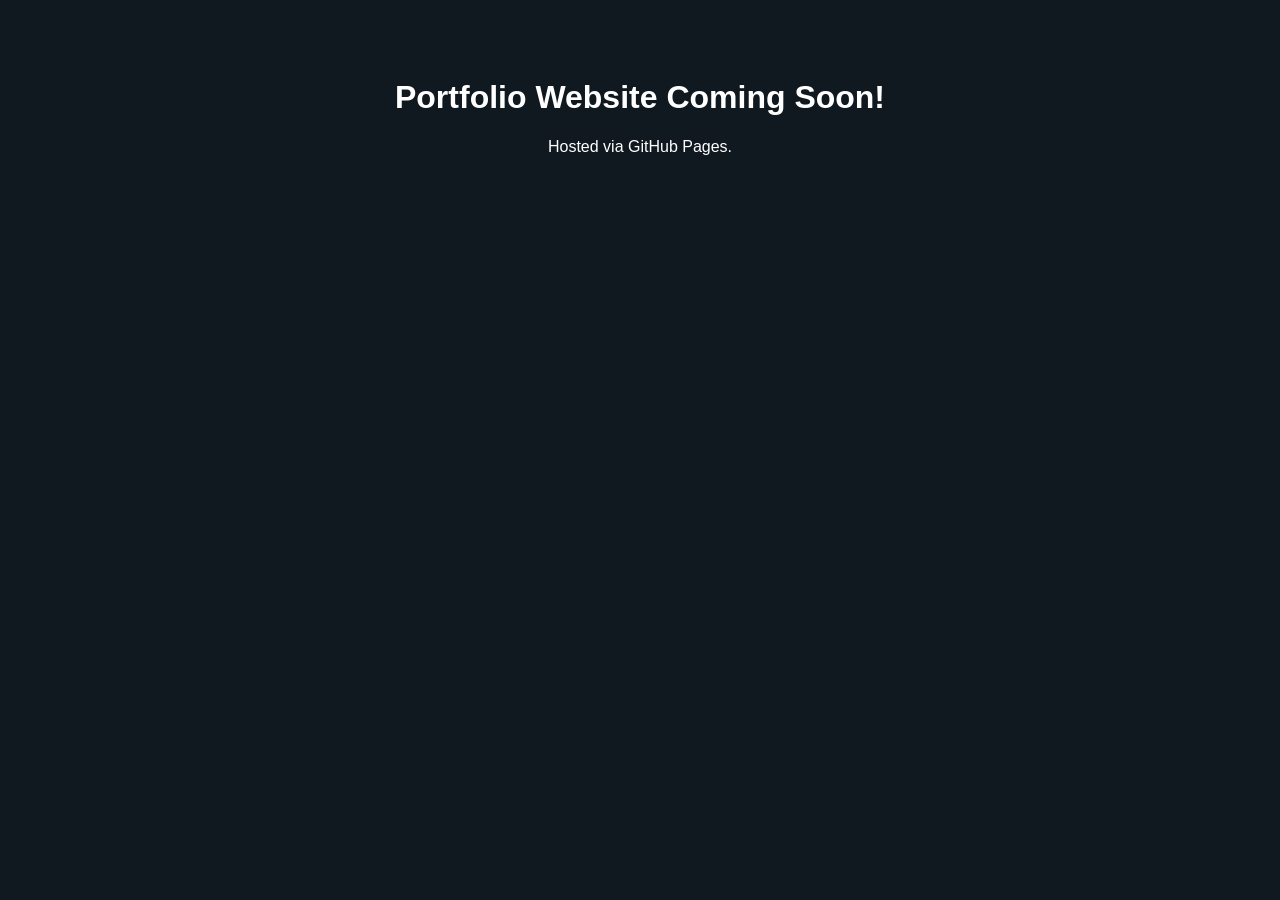
==== index.html @ 6fb4d467 "Add initial portfolio website structure" ====
<!DOCTYPE html>
<html>
<head>
    <title>My Portfolio</title>
</head>
<body style="background-color: #101820; color: white; font-family: sans-serif; text-align: center; padding-top: 50px;">
    <h1>Portfolio Website Coming Soon!</h1>
    <p>Hosted via GitHub Pages.</p>
</body>
</html>
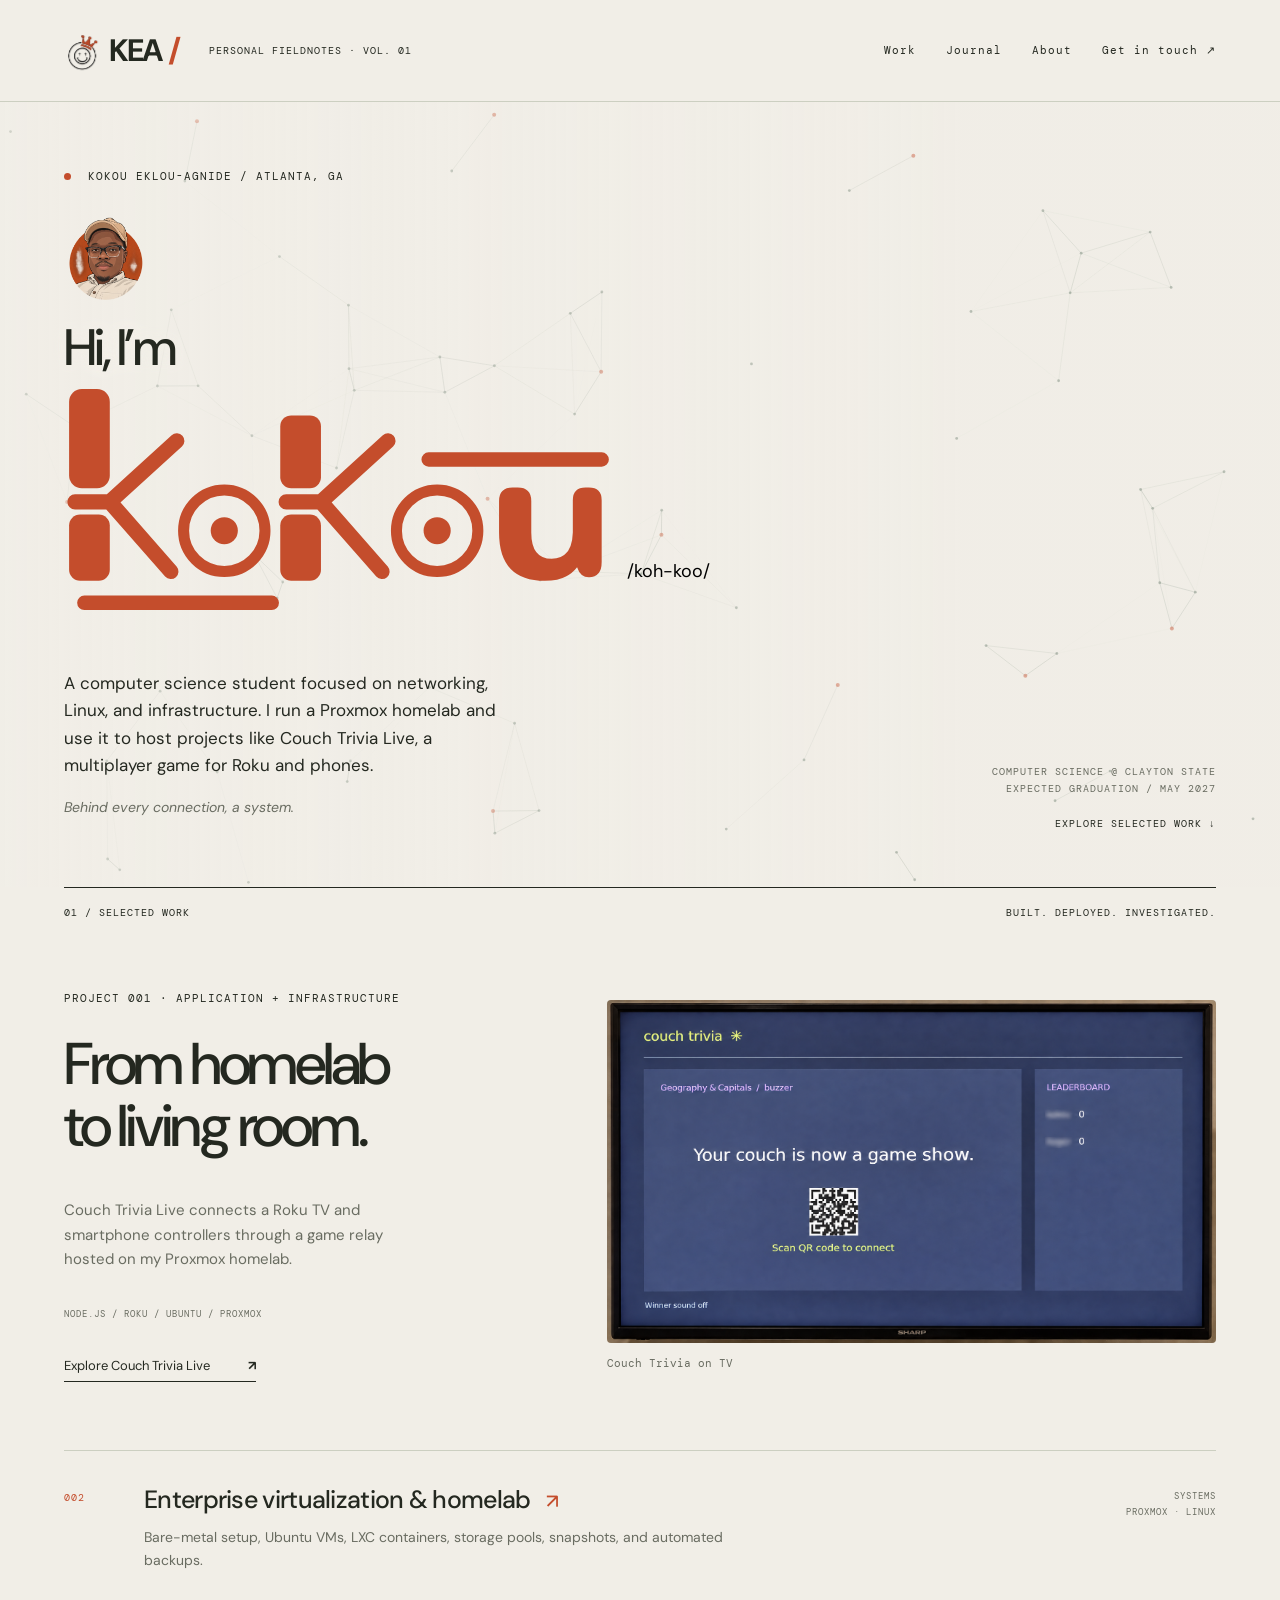
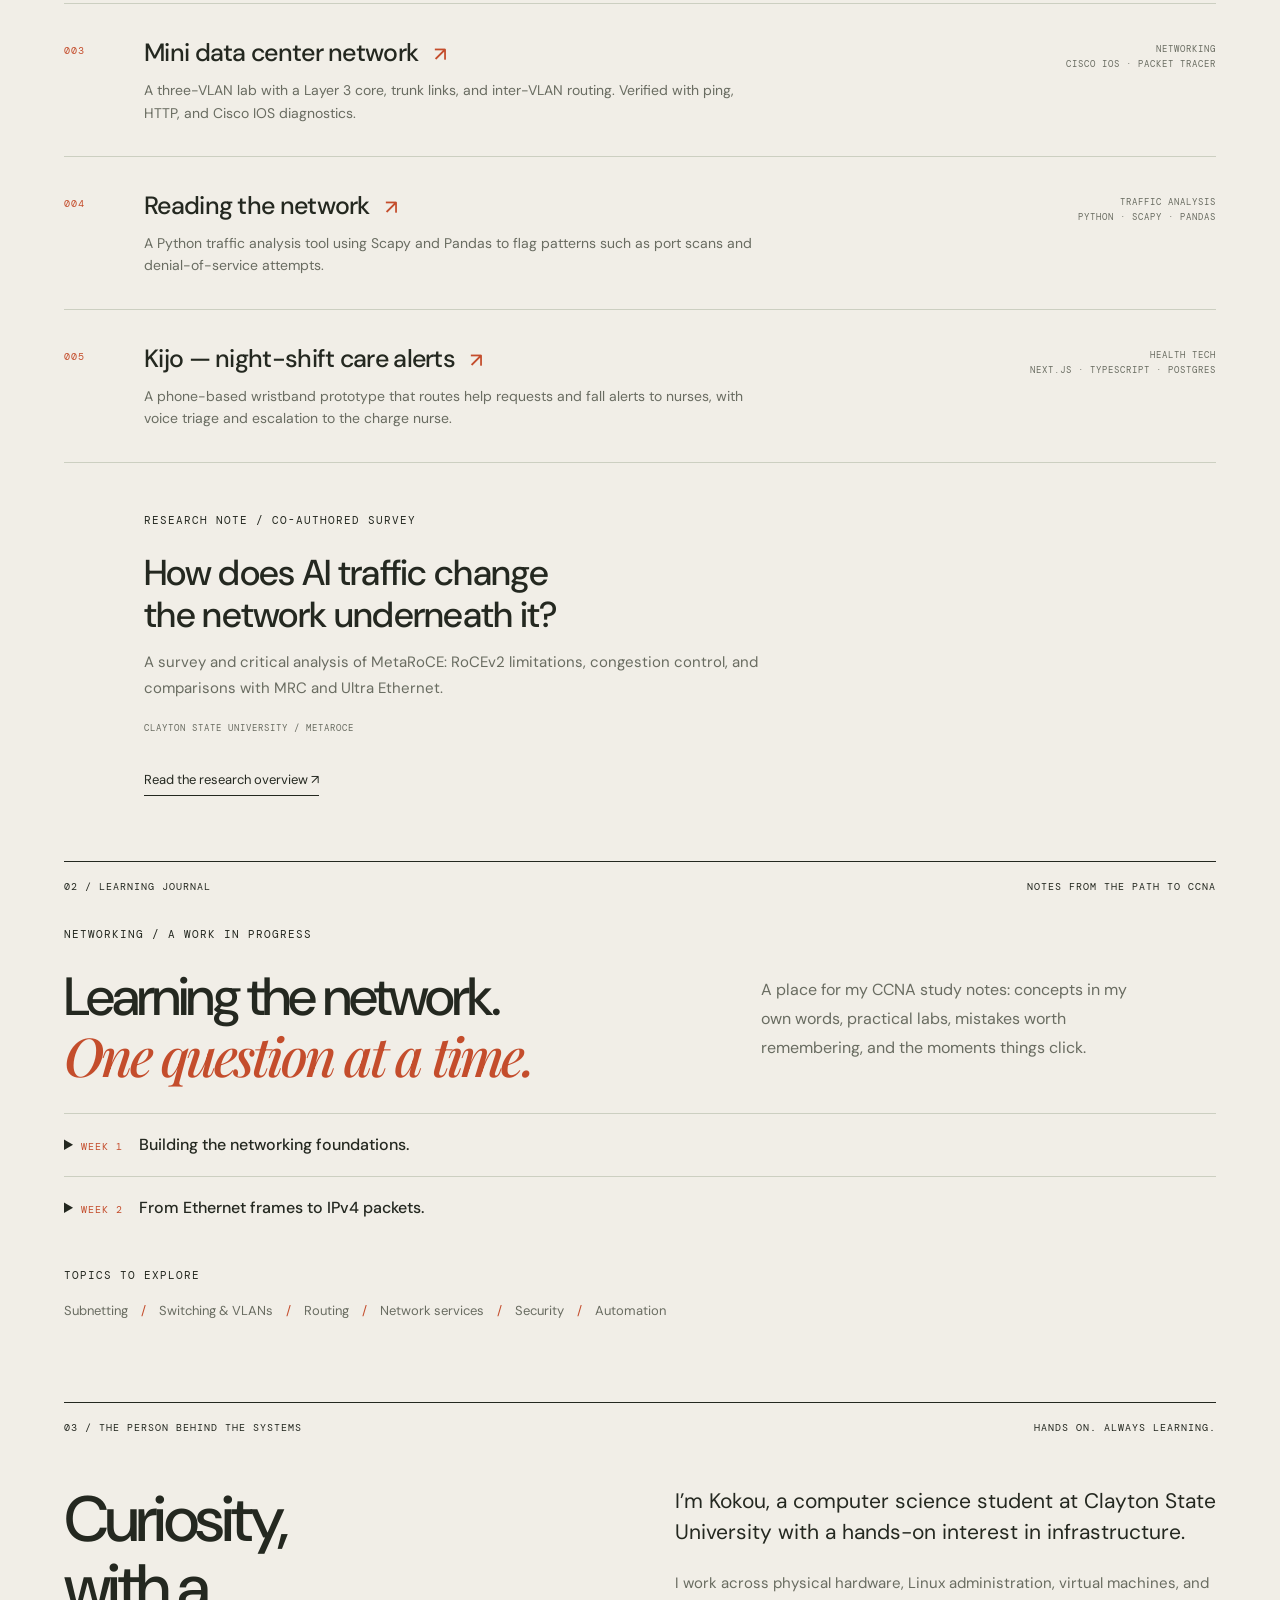
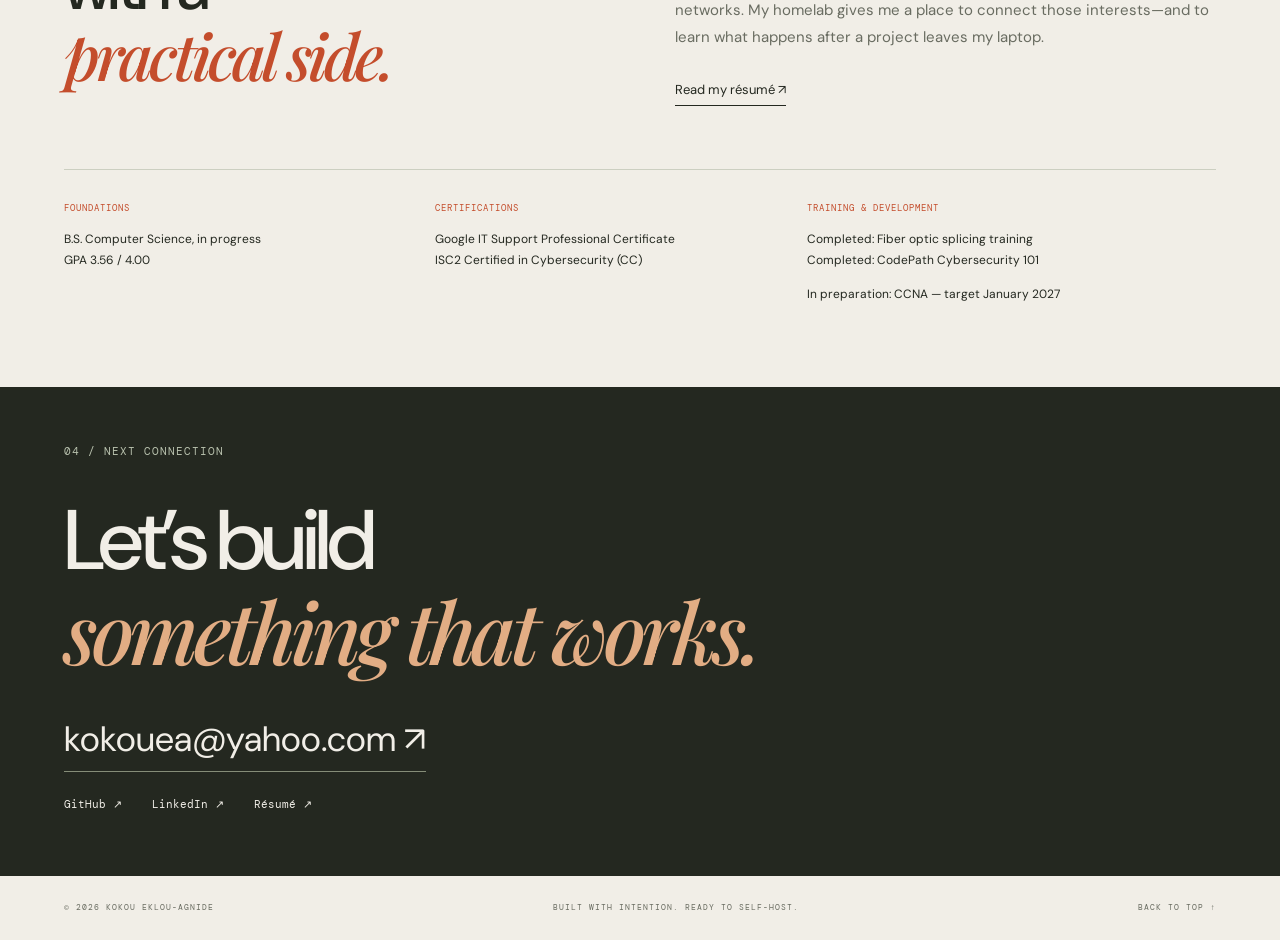
==== commit 4e15ee76: "Replace starter page with current portfolio and assets" ====
--- a/index.html
+++ b/index.html
@@ -1,10 +1,252 @@
-<!DOCTYPE html>
-<html>
-<head>
-    <title>My Portfolio</title>
-</head>
-<body style="background-color: #101820; color: white; font-family: sans-serif; text-align: center; padding-top: 50px;">
-    <h1>Portfolio Website Coming Soon!</h1>
-    <p>Hosted via GitHub Pages.</p>
-</body>
-</html>
+<!doctype html>
+<html lang="en"><head><link rel="icon" type="image/svg+xml" href="assets/favicon.svg"><meta charset="utf-8"><meta name="viewport" content="width=device-width,initial-scale=1"><meta name="description" content="Kokou Eklou-Agnide — computer science student working across networks, Linux, hardware, and self-hosted systems."><title>Kokou Eklou-Agnide — Systems & Networks</title><style>@import url('https://fonts.googleapis.com/css2?family=DM+Sans:wght@400;500;600;700&family=DM+Mono:wght@400;500&family=Playfair+Display:ital,wght@0,800;1,500&display=swap');
+:root{--paper:#f1eee7;--ink:#242820;--muted:#696c61;--line:#cccfc1;--accent:#c44d2c;--mono:'DM Mono',monospace;--sans:'DM Sans',Arial,sans-serif;--serif:'Playfair Display',Georgia,serif}*{box-sizing:border-box}html{scroll-behavior:smooth;scroll-padding-top:30px}body{margin:0;background:var(--paper);color:var(--ink);font-family:var(--sans);-webkit-font-smoothing:antialiased}a{color:inherit;text-decoration:none}a:focus-visible{outline:2px solid var(--accent);outline-offset:6px}a:hover{color:var(--accent)}header,main,footer{max-width:1500px;margin:auto}header{padding:30px 5%;display:flex;align-items:center;border-bottom:1px solid var(--line);gap:30px}.wordmark{font-size:31px;font-weight:700;letter-spacing:-2px}.wordmark span{color:var(--accent)}.header-note,nav,.eyebrow,.hero-meta,.section-heading,.tags,.project-number,.row-category,.credentials>div>span,footer,.art-caption,.art-bottom,.phone span,.phone small,.relay span,.relay small,.television span,.television small,.back{font-family:var(--mono);font-size:10px;letter-spacing:1px;line-height:1.7}nav{margin-left:auto;display:flex;gap:30px;font-size:11px}.hero{padding:65px 5% 55px;position:relative}.eyebrow{font-size:11px}.dot{width:7px;height:7px;display:inline-block;background:var(--accent);border-radius:50%;margin-right:9px}h1{font-weight:500;font-size:clamp(72px,9.9vw,148px);line-height:.96;letter-spacing:-.075em;margin:42px 0 38px}em{font-family:var(--serif);font-weight:500;color:var(--accent);letter-spacing:-.06em}.hero-bottom{display:flex;justify-content:space-between;align-items:flex-end;max-width:840px}.hero-bottom p{font-size:17px;line-height:1.6}.hero-meta{color:var(--muted);font-size:10px}.hero-meta a{display:block;color:var(--ink);margin-top:18px}.margin-note{position:absolute;right:5%;top:160px;writing-mode:vertical-rl;font-family:var(--mono);font-size:10px;letter-spacing:3px;color:var(--muted)}.work,.about{padding:0 5%}.section-heading{border-top:1px solid var(--ink);padding:16px 0 30px;display:flex;justify-content:space-between;font-size:10px}.feature{display:grid;grid-template-columns: .95fr 1.15fr;min-height:480px;border-bottom:1px solid var(--line);padding:18px 0 48px;gap:40px}.feature:hover{color:inherit}.feature:hover .text-link{color:var(--accent)}.feature-copy{padding:20px 0;display:flex;flex-direction:column;align-items:flex-start}h2{font-size:clamp(42px,4.6vw,68px);line-height:1.06;font-weight:500;letter-spacing:-.055em;margin:25px 0}.feature-copy p{max-width:350px;line-height:1.65;font-size:15px;color:var(--muted)}.tags{display:block;color:var(--muted);font-size:9px;margin:20px 0}.text-link{font-size:13px;border-bottom:1px solid var(--ink);padding-bottom:7px;display:inline-block;margin-top:15px}.text-link b{margin-left:35px}.system-art{position:relative;background:#e2e5d9;min-height:450px;overflow:hidden;background-image:radial-gradient(#bec4b3 .7px,transparent .7px);background-size:15px 15px}.art-caption{position:absolute;left:24px;top:20px;font-size:9px}.phone{position:absolute;top:95px;width:72px;height:119px;background:var(--paper);border:1px solid var(--ink);border-radius:12px;text-align:center;padding:13px 3px;box-shadow:4px 4px 0 #c6cdbb}.p1{left:15%}.p2{left:37%;top:75px}.phone span,.phone small{font-size:6px;letter-spacing:.5px}.phone i{display:block;border:1px solid var(--accent);border-radius:50%;background:#eac6ad;width:40px;height:40px;margin:14px auto 3px}.relay{position:absolute;left:14%;top:270px;background:var(--ink);color:var(--paper);padding:15px 20px;width:205px;z-index:2}.relay strong{display:block;font-family:var(--mono);font-size:18px;letter-spacing:-1px;margin:5px 0}.relay span,.relay small{font-size:7px}.television{position:absolute;right:6%;top:160px;width:180px;height:121px;background:var(--paper);border:7px solid var(--ink);outline:1px solid var(--paper);text-align:center;padding:12px 0;transform:rotate(-6deg);z-index:3;box-shadow:5px 7px 0 #c6cdbb}.television:after{content:'';position:absolute;width:45px;height:4px;background:var(--ink);bottom:-19px;left:60px}.television span{font-size:6px}.television strong{display:block;font-size:22px;font-weight:500;letter-spacing:-1px;margin:6px 0}.television div{color:var(--accent);font-size:9px}.television small{font-size:5px}.wire{position:absolute;border:1px solid #76816b;z-index:1}.w1{left:21%;top:213px;width:12%;height:70px;border-top:0;border-right:0}.w2{left:43%;top:193px;height:80px;border-left:0}.w3{left:46%;top:280px;width:35%;height:35px;border-top:0;border-left:0}.art-bottom{position:absolute;bottom:22px;left:24px;right:24px;font-size:7px;display:flex;justify-content:space-between}.project-row{display:grid;grid-template-columns:60px 1fr 190px;gap:20px;padding:32px 0;border-bottom:1px solid var(--line)}.project-number{color:var(--accent);padding-top:6px}h3{font-size:25px;font-weight:500;letter-spacing:-.7px;margin:0 0 10px}.project-row p{font-size:14px;color:var(--muted);line-height:1.6;margin:0;max-width:610px}.row-category{font-size:9px;text-align:right;color:var(--muted);padding-top:6px}.research{padding:45px 0 65px 80px;max-width:780px}.research h3{font-size:36px;line-height:1.15;margin-top:23px}.research p{color:var(--muted);font-size:15px;line-height:1.7}.about-grid{display:grid;grid-template-columns:1fr 1fr;gap:70px;padding:20px 0 50px}.about-grid h2{margin-top:0;font-size:64px}.about-copy p{font-size:15px;line-height:1.8;color:var(--muted)}.about-copy .lead{font-size:21px;line-height:1.5;color:var(--ink);margin-top:0}.credentials{display:grid;grid-template-columns:1fr 1fr 1.2fr;gap:30px;border-top:1px solid var(--line);padding:25px 0 70px}.credentials>div>span{color:var(--accent);font-size:9px}.credentials p{font-size:12px;line-height:1.8}.contact{background:var(--ink);color:var(--paper);padding:55px 5% 65px}.contact .eyebrow{color:#b8c1ad}.contact h2{font-size:clamp(45px,6.6vw,90px);margin:35px 0}.contact em{color:#e2ad84}.contact-email{font-size:clamp(20px,3vw,35px);border-bottom:1px solid #858d78;padding-bottom:9px}.contact-links{display:flex;gap:30px;font-family:var(--mono);font-size:11px;margin-top:35px}footer{padding:25px 5%;font-size:8px;display:flex;justify-content:space-between;gap:20px;color:var(--muted)}.skip{position:absolute;top:-100px}.skip:focus{top:5px;background:var(--paper);padding:12px;z-index:10}.case{padding:55px 5% 70px}.back{display:inline-block;margin-bottom:45px}.case h1{font-size:clamp(65px,8.5vw,115px);max-width:1000px}.case-intro{font-size:22px;line-height:1.5;max-width:760px}.case-specs{display:grid;grid-template-columns:repeat(3,1fr);border-top:1px solid var(--line);border-bottom:1px solid var(--line);gap:30px;padding:25px 0;margin:40px 0}.case-specs span{font-family:var(--mono);font-size:10px;color:var(--accent)}.case-specs p{font-size:14px;line-height:1.6}.case-section{display:grid;grid-template-columns:1fr 1.8fr;gap:60px;padding:38px 0;border-bottom:1px solid var(--line)}.case-section h2{font-size:32px;margin:0}.case-section p,.case-section li{font-size:16px;line-height:1.8;color:var(--muted)}.case-section p:first-child{margin-top:0}.case-section li{margin:10px 0}.architecture{display:flex;align-items:center;justify-content:space-around;gap:15px;background:#e2e5d9;padding:40px 25px;margin:40px 0;font-family:var(--mono);text-align:center;font-size:12px}.architecture small{display:block;font-size:9px;margin-top:10px;color:var(--muted)}.architecture b{color:var(--accent);font-size:25px}.status{padding:25px;background:#e6e4d9;border-left:3px solid var(--accent);font-size:14px;line-height:1.7;margin-top:35px}
+@media(min-width:1300px){.television{width:210px;height:140px;right:8%;top:155px}.television strong{font-size:27px}.television:after{left:77px}.relay{left:16%;top:280px}}@media(max-width:800px){.header-note{display:none}header{padding:22px 6%}nav{gap:20px;font-size:10px}.hero{padding:45px 6%}h1{font-size:clamp(67px,12vw,100px);margin-top:35px}.margin-note{display:none}.hero-bottom{gap:25px}.hero-bottom p{font-size:14px}.hero-meta{font-size:8px}.work,.about{padding:0 6%}.feature{grid-template-columns:1fr;gap:20px}.feature-copy h2{font-size:52px}.feature-copy p{max-width:500px}.system-art{min-height:420px}.project-row{grid-template-columns:35px 1fr}.row-category{grid-column:2;text-align:left}.section-heading span:last-child{display:none}.research{padding:40px 0 55px 55px}.research h3{font-size:30px}.about-grid{grid-template-columns:1fr;gap:20px}.about-grid h2{font-size:58px}.credentials{grid-template-columns:1fr;gap:12px}.contact{padding:45px 6%}footer{flex-wrap:wrap;padding:25px 6%}footer>span:nth-child(2){display:none}.case-section{grid-template-columns:1fr;gap:22px}.case-specs{grid-template-columns:1fr;gap:6px}.architecture{flex-direction:column}.architecture b{transform:rotate(90deg)}.case-intro{font-size:19px}}@media(max-width:420px){.hero-bottom{display:block}.hero-meta{margin-top:25px}.system-art{min-height:390px}.television{right:4%;width:145px;top:160px}.television strong{font-size:20px}.relay{left:7%;width:180px;top:265px}.p1{left:10%}.p2{left:36%}.art-bottom{font-size:6px;gap:20px}.research{padding-left:0}nav{gap:13px}}@media(prefers-reduced-motion:reduce){html{scroll-behavior:auto}}
+
+/* Project links */
+.research{display:block}.project-arrow{display:inline-block;color:var(--accent);font-size:20px;margin-left:10px}.project-row:hover h3,.research:hover h3{color:var(--accent)}.project-row:hover p,.research:hover p{color:var(--muted)}.project-row:focus-visible,.research:focus-visible{outline-offset:4px}
+
+.project-detail{display:none;border-top:1px solid var(--ink)}.project-detail:target{display:block}.project-title{font-size:clamp(50px,8.5vw,115px);line-height:1.02;letter-spacing:-.065em;margin:30px 0}.project-detail:target~.about{margin-top:30px}
+
+/* A single, gentle entrance; text stays readable without scripting. */
+.animated-headline .headline-line{display:block;animation:headline-enter .85s cubic-bezier(.2,.65,.3,1) both}
+.animated-headline .headline-line:nth-child(2){animation-delay:.16s}
+.animated-headline .headline-line:nth-child(3){animation-delay:.34s}
+@keyframes headline-enter{from{opacity:0;transform:translateY(18px)}to{opacity:1;transform:translateY(0)}}
+@media(prefers-reduced-motion:reduce){.animated-headline .headline-line{animation:none}}
+
+.journal{padding:0 5% 65px}.journal-intro{display:grid;grid-template-columns:1.4fr 1fr;gap:60px;align-items:center}.journal-intro h2{font-size:clamp(38px,4.2vw,60px)}.journal-intro>p{color:var(--muted);font-size:16px;line-height:1.8;max-width:390px}.journal-empty{border-top:1px solid var(--line);border-bottom:1px solid var(--line);display:grid;grid-template-columns:160px 1fr;gap:25px;padding:35px 0;margin-top:25px}.journal-index,.journal-label{font-family:var(--mono);font-size:10px;letter-spacing:1px;color:var(--accent)}.journal-empty h3{font-size:26px}.journal-empty p{font-size:15px;line-height:1.8;color:var(--muted);max-width:600px}.journal-label{display:inline-block;padding:7px 10px;background:#e5e4d8;color:var(--muted);font-size:9px}.journal-topics{padding-top:25px}.journal-topics p{font-size:13px;line-height:2;color:var(--muted)}.journal-topics p span{padding:0 10px;color:var(--accent)}
+@media(max-width:800px){.journal{padding:0 6% 50px}.journal-intro{grid-template-columns:1fr;gap:0}.journal-empty{grid-template-columns:1fr;gap:18px}header{flex-wrap:wrap}nav{gap:15px;flex-wrap:wrap}.journal-topics p span{padding:0 5px}}
+
+/* Custom editorial illustration: the original typography and palette stay intact. */
+.hero-visual{position:absolute;right:3%;top:145px;width:28%;margin:0}.hero-visual img{display:block;width:100%;height:auto;mix-blend-mode:multiply}.hero-visual figcaption{font-family:var(--mono);font-size:8px;letter-spacing:1px;line-height:1.9;color:var(--muted);text-align:center;margin-top:4px}.hero-visual figcaption span{font-size:7px;color:#73766b}
+@media(max-width:1199px){.hero-visual{position:static;width:100%;max-width:370px;margin:35px auto 0}}
+
+.hero-visual{right:4%;top:150px;width:30%}.hero-visual figcaption{font-size:7px;letter-spacing:2px}
+@media(min-width:1000px) and (max-width:1199px){.hero-visual{position:absolute;right:3%;top:150px;width:27%;margin:0}}
+@media(max-width:999px){.hero-visual{position:static;width:70%;max-width:310px;margin:25px auto 0}}
+
+.hero-visual img{mix-blend-mode:normal}.hero-visual{top:135px}.hero-visual figcaption{margin-top:12px}
+@media(max-width:999px){.hero-visual{position:static;margin:25px auto 0}}
+
+/* Blend the cloud network into the opening headline composition. */
+.hero{isolation:isolate}.hero>.eyebrow,.hero .animated-headline,.hero-bottom{position:relative;z-index:2}
+.hero-visual{position:absolute;z-index:1;pointer-events:none;right:2%;top:96px;width:43%;max-width:560px;margin:0;opacity:.24;transform:rotate(-9deg)}
+.hero-visual img{mix-blend-mode:multiply;filter:saturate(.55);mask-image:linear-gradient(90deg,transparent 0%,#000 32%,#000 88%,transparent 100%);-webkit-mask-image:linear-gradient(90deg,transparent 0%,#000 32%,#000 88%,transparent 100%)}
+.hero-visual figcaption{display:none}
+.animated-headline .headline-line{width:fit-content;text-shadow:0 0 18px var(--paper),0 0 8px var(--paper)}
+@media(max-width:1199px){.hero-visual{position:absolute;right:0;top:100px;width:44%;max-width:460px;margin:0}}
+@media(max-width:650px){.hero-visual{position:absolute;right:-2%;top:108px;width:62%;max-width:310px;margin:0;opacity:.16}.hero-visual img{mask-image:linear-gradient(90deg,transparent,#000 45%);-webkit-mask-image:linear-gradient(90deg,transparent,#000 45%)}}
+
+/* Original full-width network mesh inspired by the supplied geometric reference. */
+.hero{position:relative;isolation:isolate;overflow:hidden}
+.hero::before{content:"";position:absolute;inset:0;z-index:-1;pointer-events:none;background-image:url("[data-uri]");background-size:cover;background-position:center;opacity:.22;mask-image:linear-gradient(180deg,transparent 0%,#000 18%,#000 78%,transparent 100%);-webkit-mask-image:linear-gradient(180deg,transparent 0%,#000 18%,#000 78%,transparent 100%)}
+.hero::after{content:"";position:absolute;inset:0;z-index:-1;pointer-events:none;background:linear-gradient(90deg,rgba(241,238,231,.45),rgba(241,238,231,.1) 75%)}
+.hero .animated-headline{text-shadow:0 0 20px var(--paper),0 0 9px var(--paper)}
+@media(max-width:650px){.hero::before{opacity:.18;background-size:auto 100%}}
+
+.journal-entry{border-top:1px solid var(--line);border-bottom:1px solid var(--line);padding:30px 0;margin-top:25px}.week-entry-heading{display:flex;justify-content:space-between;gap:15px;align-items:center;flex-wrap:wrap}.journal-entry>h3{font-size:clamp(29px,3.5vw,43px);margin:25px 0 15px;letter-spacing:-1px}.week-summary{font-size:17px;line-height:1.8;color:var(--muted);max-width:760px}.week-topic-grid{display:grid;grid-template-columns:repeat(2,1fr);gap:15px 45px;margin-top:25px}.week-topic-grid h4{font-size:15px;font-weight:600;margin:10px 0}.week-topic-grid p{font-size:14px;line-height:1.8;color:var(--muted);max-width:460px}.week-actions{display:flex;gap:30px;flex-wrap:wrap;margin:15px 0 30px}.week-previews{border-top:1px solid var(--line);padding-top:20px}.week-previews summary{cursor:pointer;font-size:15px}.week-previews summary span{font-family:var(--mono);font-size:9px;color:var(--muted);margin-left:18px}.week-previews summary:focus-visible{outline:2px solid var(--accent);outline-offset:5px}.week-gallery{display:grid;grid-template-columns:repeat(3,1fr);gap:25px;margin-top:25px}.week-gallery figure{margin:0}.week-gallery img{display:block;width:100%;height:auto;aspect-ratio:900/1165;object-fit:contain;background:#e7e5da;border:1px solid var(--line)}.week-gallery figcaption{font-size:12px;line-height:1.7;margin-top:10px}.week-gallery figcaption span{font-family:var(--mono);font-size:9px;color:var(--accent);display:block}
+@media(max-width:650px){.week-topic-grid{grid-template-columns:1fr;gap:0}.week-gallery{grid-template-columns:repeat(2,1fr);gap:18px}.week-previews summary span{display:block;margin:8px 0 0}.week-actions{gap:18px}}
+.wordmark{display:inline-flex;align-items:center;white-space:nowrap}.wordmark-logo{width:38px;height:38px;object-fit:contain;mix-blend-mode:multiply;margin-right:7px;transform:scale(1.2)}.wordmark > span{margin-left:7px}
+.wordmark-logo{width:38px;height:38px;flex:none;margin:0 2px}.wordmark > .code-mark{color:inherit;font:16px monospace;margin:0}.wordmark > .code-mark-end{margin-right:8px}
+
+.wordmark-logo{width:38px;height:38px;flex:none;margin:0 7px 0 0;transform:scale(1.2);animation:logo-entrance .55s ease-out both}
+@keyframes logo-entrance{from{opacity:0;transform:translateX(-7px) scale(1.2)}to{opacity:1;transform:translateX(0) scale(1.2)}}
+@media(prefers-reduced-motion:reduce){.wordmark-logo{animation:none}}
+.trivia-photo{margin:0;align-self:center}.trivia-photo img{display:block;width:100%;height:auto;border-radius:4px}.trivia-photo figcaption{font:11px/1.5 var(--mono);color:var(--muted);margin-top:12px}
+
+.journal-week{border-top:1px solid var(--line)}
+.journal-week>summary{cursor:pointer;padding:18px 0;line-height:1.6}
+.journal-week>summary strong{margin-left:12px;font-weight:500}
+.journal-week>summary:focus-visible{outline:2px solid var(--accent);outline-offset:4px}
+.journal-week-content{padding:0 0 28px}
+.hero-intro{max-width:450px}.hero-intro .hero-tagline{font-size:14px;color:var(--muted);font-style:italic}.hero .animated-headline{font-size:clamp(48px,9.9vw,148px)}
+
+.hero .animated-headline .hero-greeting {
+  font-size: clamp(30px, 4vw, 60px);
+  letter-spacing: -.045em;
+  line-height: 1.12;
+  margin-bottom: .15em;
+}
+.hero .animated-headline .hero-name {
+  font-family: var(--serif);
+  font-weight: 800;
+  font-style: normal;
+  color: var(--accent);
+  letter-spacing: -.065em;
+  line-height: 1.04;
+}
+
+.hero .name-lettering {
+  display: block;
+  width: clamp(245px, 43vw, 580px);
+  max-width: 100%;
+  height: auto;
+  fill: currentColor;
+  overflow: visible;
+  letter-spacing: -.04em;
+}
+.hero .animated-headline .hero-name{display:flex;align-items:flex-end;flex-wrap:nowrap;gap:clamp(8px,1vw,14px);max-width:100%}.hero .hero-name .name-lettering{min-width:0}.hero .hero-pronunciation{flex:none;margin-bottom:5.5%;font:400 18px/1 var(--sans);letter-spacing:normal;color:#000;text-shadow:none}
+
+@media (min-width:801px) {
+  .hero-bottom { max-width:none; width:100%; align-items:flex-end; }
+  .hero-meta { flex:none; margin-left:auto; text-align:right; }
+}
+
+.hero-particles { position:absolute; inset:0; width:100%; height:100%; z-index:-1; pointer-events:none; }
+.hero.particles-active::before { opacity:0; }
+.hero-avatar{display:block;width:85px;height:85px;object-fit:contain;margin:30px 0 18px}.hero-avatar + .animated-headline{margin-top:0}
+</style></head>
+<body><a class="skip" href="#main">Skip to content</a><header><a class="wordmark" href="index.html"><svg class="wordmark-logo" viewBox="0 0 1203 1280" width="38" height="38" aria-hidden="true">
+  <defs>
+    <image id="wordmark-art" href="[data-uri]" width="1203" height="1280"/>
+    <clipPath id="wordmark-crown"><path d="M530 180H1025V437L862 564 835 626 538 510 526 500 550 448 561 421 570 390 533 380Z"/></clipPath>
+    <filter id="wordmark-rust" color-interpolation-filters="sRGB">
+      <feColorMatrix type="matrix" values="0 0 0 0 .76862745 0 0 0 0 .30196078 0 0 0 0 .17254902 -.333333 -.333333 -.333334 0 1"/>
+    </filter>
+  </defs>
+  <use href="#wordmark-art"/>
+  <use href="#wordmark-art" clip-path="url(#wordmark-crown)" filter="url(#wordmark-rust)"/>
+</svg>KEA<span aria-hidden="true">/</span></a><span class="header-note">PERSONAL FIELDNOTES · VOL. 01</span><nav aria-label="Main"><a href="#work">Work</a><a href="#journal">Journal</a><a href="#about">About</a><a href="mailto:kokouea@yahoo.com">Get in touch ↗</a></nav></header>
+<main id="main"><section class="hero"><canvas class="hero-particles" aria-hidden="true"></canvas><div class="eyebrow"><span class="dot"></span> KOKOU EKLOU-AGNIDE / ATLANTA, GA</div><img class="hero-avatar" src="assets/kokou-avatar.png" alt="Illustrated portrait of Kokou wearing glasses and a cap" width="85" height="85"><h1 class="animated-headline"><span class="headline-line hero-greeting">Hi, I&rsquo;m</span> <span class="headline-line hero-name">
+<svg class="name-lettering" viewBox="169 1004 649 273" role="img" aria-label="Kokou">
+  <g fill="currentColor">
+    <rect x="175" y="1010" width="48" height="117" rx="15"/>
+    <rect x="424" y="1041" width="48" height="86" rx="13"/>
+    <g id="hero-k-base">
+      <rect x="175" y="1158" width="48" height="78" rx="13"/>
+      <path d="M182 1143h41m0 0 79-72m-79 72 72 82" fill="none" stroke="currentColor" stroke-width="18" stroke-linecap="round" stroke-linejoin="round"/>
+    </g>
+    <use href="#hero-k-base" x="249"/>
+    <g id="hero-dotted-o">
+      <circle cx="358" cy="1177" r="48" fill="none" stroke="currentColor" stroke-width="13"/>
+      <circle cx="358" cy="1177" r="16"/>
+    </g>
+    <use href="#hero-dotted-o" x="251"/>
+    <path d="M682 1142q0-16 16-16h6q16 0 16 16v37q0 31 24 31t25-31v-38q0-15 15-15h4q15 0 15 15v73q0 18-15 18-10 0-14-12-12 16-38 16-54 0-54-57Z"/>
+    <path d="M193 1262h221m185-169h204" fill="none" stroke="currentColor" stroke-width="17" stroke-linecap="round"/>
+  </g>
+</svg><span class="hero-pronunciation">/koh-koo/</span></span></h1><div class="hero-bottom"><div class="hero-intro"><p>A computer science student focused on networking, Linux, and infrastructure. I run a Proxmox homelab and use it to host projects like Couch Trivia Live, a multiplayer game for Roku and phones.</p><p class="hero-tagline">Behind every connection, a system.</p></div><div class="hero-meta">COMPUTER SCIENCE @ CLAYTON STATE<br>EXPECTED GRADUATION / MAY 2027<br><a href="#work">EXPLORE SELECTED WORK ↓</a></div></div></section>
+<section class="work" id="work"><div class="section-heading"><span>01 / SELECTED WORK</span><span>BUILT. DEPLOYED. INVESTIGATED.</span></div><a class="feature" href="#project-couch-trivia"><div class="feature-copy"><div class="eyebrow">PROJECT 001 · APPLICATION + INFRASTRUCTURE</div><h2>From homelab<br>to living room.</h2><p>Couch Trivia Live connects a Roku TV and smartphone controllers through a game relay hosted on my Proxmox homelab.</p><span class="tags">NODE.JS / ROKU / UBUNTU / PROXMOX</span><span class="text-link">Explore Couch Trivia Live <b>↗</b></span></div><figure class="trivia-photo"><img src="assets/couch-trivia-tv-qr.png" width="1672" height="941" alt="Couch Trivia running on a television, with the game lobby, a mock QR code, and the leaderboard visible" loading="lazy"><figcaption>Couch Trivia on TV</figcaption></figure></a>
+<a class="project-row" href="#project-homelab"><span class="project-number">002</span><div><h3>Enterprise virtualization & homelab <span class="project-arrow" aria-hidden="true">↗</span></h3><p>Bare-metal setup, Ubuntu VMs, LXC containers, storage pools, snapshots, and automated backups.</p></div><span class="row-category">SYSTEMS<br>PROXMOX · LINUX</span></a>
+<a class="project-row" href="#project-network-lab"><span class="project-number">003</span><div><h3>Mini data center network <span class="project-arrow" aria-hidden="true">↗</span></h3><p>A three-VLAN lab with a Layer 3 core, trunk links, and inter-VLAN routing. Verified with ping, HTTP, and Cisco IOS diagnostics.</p></div><span class="row-category">NETWORKING<br>CISCO IOS · PACKET TRACER</span></a>
+<a class="project-row" href="#project-network-analysis"><span class="project-number">004</span><div><h3>Reading the network <span class="project-arrow" aria-hidden="true">↗</span></h3><p>A Python traffic analysis tool using Scapy and Pandas to flag patterns such as port scans and denial-of-service attempts.</p></div><span class="row-category">TRAFFIC ANALYSIS<br>PYTHON · SCAPY · PANDAS</span></a>
+<a class="project-row" href="#project-kijo"><span class="project-number">005</span><div><h3>Kijo — night-shift care alerts <span class="project-arrow" aria-hidden="true">↗</span></h3><p>A phone-based wristband prototype that routes help requests and fall alerts to nurses, with voice triage and escalation to the charge nurse.</p></div><span class="row-category">HEALTH TECH<br>NEXT.JS · TYPESCRIPT · POSTGRES</span></a>
+<a class="research" href="#project-metaroce"><span class="eyebrow">RESEARCH NOTE / CO-AUTHORED SURVEY</span><h3>How does AI traffic change<br>the network underneath it?</h3><p>A survey and critical analysis of MetaRoCE: RoCEv2 limitations, congestion control, and comparisons with MRC and Ultra Ethernet.</p><span class="tags">CLAYTON STATE UNIVERSITY / METAROCE</span><span class="text-link">Read the research overview ↗</span></a></section>
+<section class="case project-detail" id="project-couch-trivia" aria-label="Project details"><a class="back" href="#work">← SELECTED WORK</a><div class="eyebrow">001 / COUCH TRIVIA LIVE</div><h2 class="project-title">A shared screen.<br>A room of players.<br><em>My own infrastructure.</em></h2><p class="case-intro">A multiplayer trivia experience for Roku TV and smartphone controllers, deployed on an Ubuntu virtual machine in my Proxmox homelab.</p><div class="case-specs"><div><span>FOCUS</span><p>Product direction, self-hosting,<br>deployment, and troubleshooting</p></div><div><span>APPLICATION</span><p>Node.js · Express · WebSockets<br>BrightScript · Roku SceneGraph</p></div><div><span>INFRASTRUCTURE</span><p>Proxmox VE · Ubuntu Server<br>Tailscale Funnel · SSH</p></div></div><div class="architecture" role="img" aria-label="Phones use WebSockets to communicate with the Node.js relay on Ubuntu and Proxmox. Roku communicates with the relay through background HTTP polling."><div>PHONE CONTROLLERS<small>Zero-install web interface</small></div><b>↔</b><div>NODE.JS RELAY<small>Ubuntu VM / Proxmox</small></div><b>↔</b><div>ROKU TV<small>BrightScript / SceneGraph</small></div></div><section class="case-section"><h2>01 / The idea</h2><div><p>Bring people into a trivia game without asking everyone to install an app. The TV provides the shared display; phones provide buzzer and typed-answer inputs.</p><p>The relay coordinates players, rounds, answers, and scores. The project includes a browser TV preview so gameplay can be checked separately from the Roku application.</p></div></section><section class="case-section"><h2>02 / Making it run</h2><div><p>I deployed the game on an Ubuntu VM in my Proxmox environment and worked through installation, SSH file transfers, service updates, and connectivity checks.</p><p>Phones communicate with the relay over WebSockets. The Roku implementation uses background HTTP polling, keeping network requests separate from its display logic. Tailscale Funnel provides the public route to the homelab service.</p></div></section><section class="case-section"><h2>03 / Following the fault</h2><div><p>One deployment issue made the distinction between a healthy application and a reachable service very clear. The local health endpoint responded successfully, but phones could not reach the public address.</p><p>Checking the local relay, Funnel configuration, and public DNS separately narrowed the problem: the public hostname returned NXDOMAIN while private access still worked. Public DNS resolution returned after restarting Tailscale and re-enabling Funnel.</p><p>The lesson: test each layer independently. A running process and a configured proxy are useful signals, but neither proves that a player can reach the game.</p></div></section><section class="case-section"><h2>04 / Iterating on play</h2><div><ul><li>Expanded the question pack to 120 questions, with repeat prevention within a game.</li><li>Added a phone-based Next Question control after the reveal.</li><li>Introduced winner celebrations, including confirmed confetti on the physical Roku TV.</li></ul><p>Development was AI-assisted. My work included defining the experience, requesting changes, deploying updates, testing with devices, and working through infrastructure and connection problems.</p></div></section><div class="status"><strong>Project status / last documented test</strong><br>TV confetti worked in the last documented test. The next updates will focus on fixing Roku applause audio and saving connection settings on Roku so they can be reused on future launches.</div><a class="text-link" href="mailto:kokouea@yahoo.com?subject=Couch%20Trivia%20Live">Ask me about the project ↗</a></section><section class="case project-detail" id="project-homelab" aria-label="Project details"><a class="back" href="#work">← SELECTED WORK</a><div class="eyebrow">002 / ENTERPRISE VIRTUALIZATION &amp; HOMELAB</div><h2 class="project-title">Physical hardware.<br><em>Virtual possibilities.</em></h2><p class="case-intro">An enterprise-style virtualization environment built on bare-metal server hardware, with Linux guests and virtual networking.</p><span class="tags">PROXMOX VE · KVM/QEMU · LXC</span><section class="case-section"><h2>01 / The foundation</h2><div><p>The environment began with physical server setup, Cat6 cabling, and network connections. Proxmox VE provides the platform for Ubuntu Server virtual machines and LXC containers.</p></div></section><section class="case-section"><h2>02 / Storage and recovery</h2><div><p>The lab includes storage pools, snapshots, and automated backups. These provide practical experience with managing virtual workloads and maintaining recovery options.</p></div></section><section class="case-section"><h2>03 / Networking and management</h2><div><p>Linux network bridges and static IP addressing connect the workloads. OpenSSH and web interfaces provide remote management.</p></div></section><section class="case-section"><h2>04 / A workload with a purpose</h2><div><p>Couch Trivia Live runs on an Ubuntu VM in this homelab. That deployment connects virtualization practice to a real application, including service updates and connectivity troubleshooting.</p></div></section><a class="text-link" href="#project-couch-trivia">See Couch Trivia Live ↗</a><p><a class="text-link" href="mailto:kokouea@yahoo.com">Ask me about this project ↗</a></p></section><section class="case project-detail" id="project-network-lab" aria-label="Project details"><a class="back" href="#work">← SELECTED WORK</a><div class="eyebrow">003 / MINI DATA CENTER NETWORK</div><h2 class="project-title">Separate networks.<br><em>Connected by design.</em></h2><p class="case-intro">A Cisco Packet Tracer lab exploring VLAN segmentation and routing through a Layer 3 core.</p><span class="tags">CISCO PACKET TRACER · CISCO IOS · VLANS</span><section class="case-section"><h2>01 / The topology</h2><div><p>The lab uses one Layer 3 core switch, two access switches, two servers, and an administrative PC. Devices are segmented into three VLANs.</p></div></section><section class="case-section"><h2>02 / The configuration</h2><div><p>Cisco IOS configuration covers access ports, trunk links, switch virtual interfaces (SVIs), and inter-VLAN routing. The core provides routing between the segmented networks.</p></div></section><section class="case-section"><h2>03 / The verification</h2><div><p>Ping and HTTP tests check connectivity. Diagnostic commands include show vlan brief, show interfaces trunk, and show ip route, alongside Packet Tracer Simulation Mode.</p></div></section><section class="case-section"><h2>04 / Scope</h2><div><p>This is a simulated network lab. Its focus is configuration and troubleshooting; it does not represent a production data center deployment.</p></div></section><p><a class="text-link" href="mailto:kokouea@yahoo.com">Ask me about this project ↗</a></p></section><section class="case project-detail" id="project-network-analysis" aria-label="Project details"><a class="back" href="#work">← SELECTED WORK</a><div class="eyebrow">004 / READING THE NETWORK</div><h2 class="project-title">Traffic becomes<br><em>evidence.</em></h2><p class="case-intro">A Python traffic analysis project that processes packet captures and network logs to flag anomalous activity.</p><span class="tags">PYTHON · SCAPY · PANDAS</span><section class="case-section"><h2>01 / The input</h2><div><p>The tool processes PCAP captures and network logs. Scapy and Pandas form part of the Python analysis workflow.</p></div></section><section class="case-section"><h2>02 / The focus</h2><div><p>The project flags anomalous activity such as port scans and denial-of-service attempts, turning traffic data into findings that can be investigated.</p></div></section><section class="case-section"><h2>03 / Reading the findings</h2><div><p>A flag is a starting point for investigation. Capture context and traffic patterns matter when interpreting whether activity is unexpected.</p></div></section><section class="case-section"><h2>04 / Evidence and limits</h2><div><p>This overview reflects the project described in my résumé. Detection thresholds, model details, benchmark results, and sample findings are not documented here, so no accuracy or performance claims are made.</p></div></section><p><a class="text-link" href="mailto:kokouea@yahoo.com">Ask me about this project ↗</a></p></section><section class="case project-detail" id="project-kijo" aria-label="Kijo project details">
+<a class="back" href="#work">← SELECTED WORK</a>
+<div class="eyebrow">005 / KIJO · HACK FOR HEALTH 2026</div>
+<h2 class="project-title">A call for help.<br><em>A clearer response.</em></h2>
+<p class="case-intro">A care-home alert prototype that uses a phone as a resident wristband, connecting help requests, motion-based fall alerts, and voice calls to a nurse response workflow.</p>
+<div class="case-specs"><div><span>CONTEXT</span><p>Clayton State<br>Hack for Health 2026</p></div><div><span>APPLICATION</span><p>Next.js · React · TypeScript<br>Tailwind CSS · Browser APIs</p></div><div><span>SERVICES</span><p>Neon Postgres · Claude · ntfy<br>Vercel deployment</p></div></div>
+<section class="case-section"><h2>01 / The workflow</h2><div><p>Residents can request help from a phone interface, while nurses see their assigned residents and prioritized alerts. A charge-nurse dashboard brings the floor-wide queue, escalations, and night report into one view.</p><p>A QR-code join flow lets someone use their own phone as a demonstration wristband.</p></div></section>
+<section class="case-section"><h2>02 / From signal to response</h2><div><p>Browser motion and speech APIs support the resident interface. Next.js API routes process alerts, while Neon Postgres stores the shared state that the dashboards poll for updates.</p><p>Voice triage uses Claude with a deterministic keyword fallback. Push notifications use ntfy, and the workflow escalates unanswered alerts to the charge nurse after 90 seconds.</p></div></section>
+<section class="case-section"><h2>03 / Security considerations</h2><div><p>The repository documents input validation, parameterized SQL, request throttling, and per-alert acknowledgement tokens. API keys and database credentials are kept on the server.</p><p>Dashboards use fictional resident data. The demo has open administrative actions and no staff login; those access choices are part of the documented prototype.</p></div></section>
+<section class="case-section"><h2>04 / Explore the prototype</h2><div><p>Try the resident, nurse, and charge-nurse views in the demo, or read the implementation and setup notes on GitHub.</p><p><a class="text-link" href="https://kijo-band.vercel.app" target="_blank" rel="noopener noreferrer">Open Kijo demo ↗</a></p><p><a class="text-link" href="https://github.com/JoJoshJo/kijo-band" target="_blank" rel="noopener noreferrer">View the GitHub repository ↗</a></p></div></section>
+</section>
+<section class="case project-detail" id="project-metaroce" aria-label="Project details"><a class="back" href="#work">← SELECTED WORK</a><div class="eyebrow">006 / METAROCE SURVEY</div><h2 class="project-title">AI workloads.<br><em>Network questions.</em></h2><p class="case-intro">A co-authored survey and critical analysis of MetaRoCE, an endpoint-centric RDMA transport for AI Ethernet fabrics.</p><span class="tags">RESEARCH SURVEY · CLAYTON STATE UNIVERSITY</span><section class="case-section"><h2>01 / The research question</h2><div><p>The survey examines MetaRoCE in the context of the networking demands of AI workloads and the limitations of RoCEv2.</p></div></section><section class="case-section"><h2>02 / The technical scope</h2><div><p>Topics include Priority Flow Control (PFC), Equal-Cost Multipath (ECMP), and congestion control. The analysis also compares MetaRoCE with MRC and Ultra Ethernet.</p></div></section><section class="case-section"><h2>03 / The contribution</h2><div><p>I co-authored the survey and critical analysis at Clayton State University. This project represents research and technical synthesis, rather than an implementation of the protocol.</p></div></section><section class="case-section"><h2>04 / Reading the paper</h2><div><p>The paper itself is not currently attached to this portfolio. Contact me to discuss the research and my contribution.</p></div></section><p><a class="text-link" href="mailto:kokouea@yahoo.com">Ask me about this project ↗</a></p></section><section class="journal" id="journal" aria-labelledby="journal-title">
+<div class="section-heading"><span>02 / LEARNING JOURNAL</span><span>NOTES FROM THE PATH TO CCNA</span></div>
+<div class="journal-intro"><div><div class="eyebrow">NETWORKING / A WORK IN PROGRESS</div><h2 id="journal-title">Learning the network.<br><em>One question at a time.</em></h2></div><p>A place for my CCNA study notes: concepts in my own words, practical labs, mistakes worth remembering, and the moments things click.</p></div>
+<details class="journal-week" id="ccna-week-01">
+<summary><span class="journal-index">WEEK 1</span> <strong>Building the networking foundations.</strong></summary>
+<div class="journal-week-content">
+<p class="week-summary">My first week of CCNA notes: the devices that connect a network, the cables between them, the models that explain communication, and the first steps inside Cisco IOS.</p>
+<div class="week-topic-grid"><div><h4>Devices &amp; connections</h4><p>Network devices, copper and fiber cabling, straight-through and crossover connections.</p></div><div><h4>Models &amp; layers</h4><p>TCP/IP and OSI models, encapsulation, and protocol data units.</p></div><div><h4>Working in IOS</h4><p>CLI modes, running and startup configurations, passwords, and basic device security.</p></div><div><h4>Ethernet switching</h4><p>Ethernet frames, MAC addresses, frame checking, and switch forwarding concepts.</p></div></div>
+<div class="week-actions"><a class="text-link" href="journal/week-01/ccna-week-01.pdf" target="_blank" rel="noopener">Read the full notebook ↗</a><a class="text-link" href="journal/week-01/ccna-week-01.pdf" download="CCNA-Week-01.pdf">Download PDF ↓</a></div>
+<details class="week-previews"><summary>Inside the notebook <span>6 page previews / click to expand</span></summary><div class="week-gallery"><figure><a href="journal/week-01/page-03.jpg" target="_blank" rel="noopener" aria-label="Enlarge page 3: Network devices"><img src="journal/week-01/page-03.jpg" alt="Handwritten notes introducing switches, routers, and other network devices." loading="lazy" width="900" height="1165"></a><figcaption><span>PAGE 03</span> Network devices ↗</figcaption></figure><figure><a href="journal/week-01/page-08.jpg" target="_blank" rel="noopener" aria-label="Enlarge page 8: Cabling diagrams"><img src="journal/week-01/page-08.jpg" alt="Sketches of cable connections and transmit/receive pairs." loading="lazy" width="900" height="1165"></a><figcaption><span>PAGE 08</span> Cabling diagrams ↗</figcaption></figure><figure><a href="journal/week-01/page-14.jpg" target="_blank" rel="noopener" aria-label="Enlarge page 14: Encapsulation"><img src="journal/week-01/page-14.jpg" alt="Layer-by-layer sketches of headers and data encapsulation." loading="lazy" width="900" height="1165"></a><figcaption><span>PAGE 14</span> Encapsulation ↗</figcaption></figure><figure><a href="journal/week-01/page-17.jpg" target="_blank" rel="noopener" aria-label="Enlarge page 17: Cisco CLI modes"><img src="journal/week-01/page-17.jpg" alt="Notes on Cisco IOS command modes and configuration." loading="lazy" width="900" height="1165"></a><figcaption><span>PAGE 17</span> Cisco CLI modes ↗</figcaption></figure><figure><a href="journal/week-01/page-22.jpg" target="_blank" rel="noopener" aria-label="Enlarge page 22: Ethernet frames"><img src="journal/week-01/page-22.jpg" alt="Hand-drawn Ethernet frame and protocol diagrams." loading="lazy" width="900" height="1165"></a><figcaption><span>PAGE 22</span> Ethernet frames ↗</figcaption></figure><figure><a href="journal/week-01/page-24.jpg" target="_blank" rel="noopener" aria-label="Enlarge page 24: Switching and MAC addresses"><img src="journal/week-01/page-24.jpg" alt="Notes on frame checking, MAC addresses, and switching." loading="lazy" width="900" height="1165"></a><figcaption><span>PAGE 24</span> Switching and MAC addresses ↗</figcaption></figure></div></details>
+</div>
+</details>
+<details class="journal-week" id="ccna-week-02">
+<summary><span class="journal-index">WEEK 2</span> <strong>From Ethernet frames to IPv4 packets.</strong></summary>
+<div class="journal-week-content">
+<p class="week-summary">Week 2 covers how devices communicate on a LAN, how IPv4 addresses divide networks, and what switch interfaces and packet headers can tell us.</p>
+<div class="week-topic-grid">
+<div><h4>Ethernet switching</h4><p>ARP, ping, and a lab tracing how devices communicate through switches.</p></div>
+<div><h4>IPv4 addressing and subnetting</h4><p>Binary and dotted-decimal notation, subnet masks, CIDR prefixes, and network, host, and broadcast addresses.</p></div>
+<div><h4>Switch interfaces</h4><p>Interface status, speed, duplex, autonegotiation, and errors.</p></div>
+<div><h4>IPv4 packet headers</h4><p>Header fields for packet length, fragmentation, time to live, and the next protocol.</p></div>
+</div>
+<div class="week-actions"><a class="text-link" href="journal/week-02/ccna-week-02.pdf" target="_blank" rel="noopener">Read the full notebook &#8599;</a><a class="text-link" href="journal/week-02/ccna-week-02.pdf" download="CCNA-Week-02.pdf">Download PDF &#8595;</a></div>
+<details class="week-previews"><summary>Inside the notebook <span>6 page previews / click to expand</span></summary><div class="week-gallery"><figure><a href="journal/week-02/page-02.jpg"><img src="journal/week-02/page-02.jpg" alt="Handwritten notes on Ethernet switching and ARP" loading="lazy" width="900" height="1165"></a><figcaption><span>PAGE 02</span> Ethernet switching and ARP</figcaption></figure><figure><a href="journal/week-02/page-05.jpg"><img src="journal/week-02/page-05.jpg" alt="Handwritten notes on IPv4 addressing" loading="lazy" width="900" height="1165"></a><figcaption><span>PAGE 05</span> IPv4 addressing</figcaption></figure><figure><a href="journal/week-02/page-08.jpg"><img src="journal/week-02/page-08.jpg" alt="Handwritten notes on Subnet masks and CIDR" loading="lazy" width="900" height="1165"></a><figcaption><span>PAGE 08</span> Subnet masks and CIDR</figcaption></figure><figure><a href="journal/week-02/page-10.jpg"><img src="journal/week-02/page-10.jpg" alt="Handwritten notes on Subnetting examples" loading="lazy" width="900" height="1165"></a><figcaption><span>PAGE 10</span> Subnetting examples</figcaption></figure><figure><a href="journal/week-02/page-12.jpg"><img src="journal/week-02/page-12.jpg" alt="Handwritten notes on Switch interfaces" loading="lazy" width="900" height="1165"></a><figcaption><span>PAGE 12</span> Switch interfaces</figcaption></figure><figure><a href="journal/week-02/page-15.jpg"><img src="journal/week-02/page-15.jpg" alt="Handwritten notes on IPv4 header" loading="lazy" width="900" height="1165"></a><figcaption><span>PAGE 15</span> IPv4 header</figcaption></figure></div></details>
+</div>
+</details>
+<div class="journal-topics"><span class="eyebrow">TOPICS TO EXPLORE</span><p>Subnetting <span>/</span> Switching &amp; VLANs <span>/</span> Routing <span>/</span> Network services <span>/</span> Security <span>/</span> Automation</p></div>
+</section><section class="about" id="about"><div class="section-heading"><span>03 / THE PERSON BEHIND THE SYSTEMS</span><span>HANDS ON. ALWAYS LEARNING.</span></div><div class="about-grid"><h2>Curiosity,<br>with a<br><em>practical side.</em></h2><div class="about-copy"><p class="lead">I’m Kokou, a computer science student at Clayton State University with a hands-on interest in infrastructure.</p><p>I work across physical hardware, Linux administration, virtual machines, and networks. My homelab gives me a place to connect those interests—and to learn what happens after a project leaves my laptop.</p><a class="text-link" href="resume.pdf">Read my résumé ↗</a></div></div><div class="credentials"><div><span>FOUNDATIONS</span><p>B.S. Computer Science, in progress<br>GPA 3.56 / 4.00</p></div><div><span>CERTIFICATIONS</span><p>Google IT Support Professional Certificate<br>ISC2 Certified in Cybersecurity (CC)</p></div><div><span>TRAINING &amp; DEVELOPMENT</span><p>Completed: Fiber optic splicing training<br>Completed: CodePath Cybersecurity 101</p><p>In preparation: CCNA — target January 2027</p></div></div></section>
+<section class="contact"><div class="eyebrow">04 / NEXT CONNECTION</div><h2>Let’s build<br><em>something that works.</em></h2><a class="contact-email" href="mailto:kokouea@yahoo.com">kokouea@yahoo.com ↗</a><div class="contact-links"><a href="https://github.com/kokouEklouAgnide">GitHub &#8599;</a><a href="https://www.linkedin.com/in/kokou-eklou-agnide-ba6657155">LinkedIn ↗</a><a href="resume.pdf">Résumé ↗</a></div></section></main><footer><span>© <span id="year">2026</span> KOKOU EKLOU-AGNIDE</span><span>BUILT WITH INTENTION. READY TO SELF-HOST.</span><a href="#">BACK TO TOP ↑</a></footer>
+<script>
+(() => {
+  const hero = document.querySelector('.hero');
+  const canvas = hero.querySelector('.hero-particles');
+  const context = canvas.getContext('2d');
+  if (!context) return;
+
+  const motion = matchMedia('(prefers-reduced-motion: reduce)');
+  let width, height, points, frame;
+  let pointer = null;
+
+  function resize() {
+    ({width, height} = hero.getBoundingClientRect());
+    const scale = Math.min(devicePixelRatio || 1, 2);
+    canvas.width = Math.round(width * scale);
+    canvas.height = Math.round(height * scale);
+    context.setTransform(scale, 0, 0, scale, 0, 0);
+    const count = Math.max(20, Math.min(75, Math.round(width * height / 10000)));
+    points = Array.from({length: count}, () => ({
+      x: Math.random() * width, y: Math.random() * height,
+      dx: (Math.random() - .5) * .45, dy: (Math.random() - .5) * .45
+    }));
+  }
+
+  function draw() {
+    context.clearRect(0, 0, width, height);
+    for (const point of points) {
+      point.x += point.dx;
+      point.y += point.dy;
+      if (point.x < 0 || point.x > width) point.dx *= -1;
+      if (point.y < 0 || point.y > height) point.dy *= -1;
+    }
+    function connect(a, b, range, rgb, opacity) {
+      const distance = Math.hypot(a.x - b.x, a.y - b.y);
+      if (distance >= range) return;
+      context.strokeStyle = 'rgba(' + rgb + ',' + (1 - distance / range) * opacity + ')';
+      context.beginPath();
+      context.moveTo(a.x, a.y);
+      context.lineTo(b.x, b.y);
+      context.stroke();
+    }
+    points.forEach((point, i) => {
+      for (let j = i + 1; j < points.length; j++) connect(point, points[j], 130, '113,130,115', .26);
+      if (pointer) connect(point, pointer, 145, '196,77,44', .32);
+      context.fillStyle = i % 7 === 0 ? '#c44d2c' : '#718273';
+      context.globalAlpha = .48;
+      context.beginPath();
+      context.arc(point.x, point.y, i % 7 === 0 ? 2 : 1.4, 0, 2 * Math.PI);
+      context.fill();
+      context.globalAlpha = 1;
+    });
+    frame = requestAnimationFrame(draw);
+  }
+
+  function sync() {
+    cancelAnimationFrame(frame);
+    const enabled = !motion.matches && !document.hidden;
+    hero.classList.toggle('particles-active', enabled);
+    canvas.hidden = !enabled;
+    if (enabled) {
+      resize();
+      draw();
+    }
+  }
+
+  hero.addEventListener('pointermove', event => {
+    const box = hero.getBoundingClientRect();
+    pointer = {x: event.clientX - box.left, y: event.clientY - box.top};
+  });
+  hero.addEventListener('pointerleave', () => { pointer = null; });
+  new ResizeObserver(resize).observe(hero);
+  motion.addEventListener('change', sync);
+  document.addEventListener('visibilitychange', sync);
+  sync();
+})();
+</script>
+</body></html>
